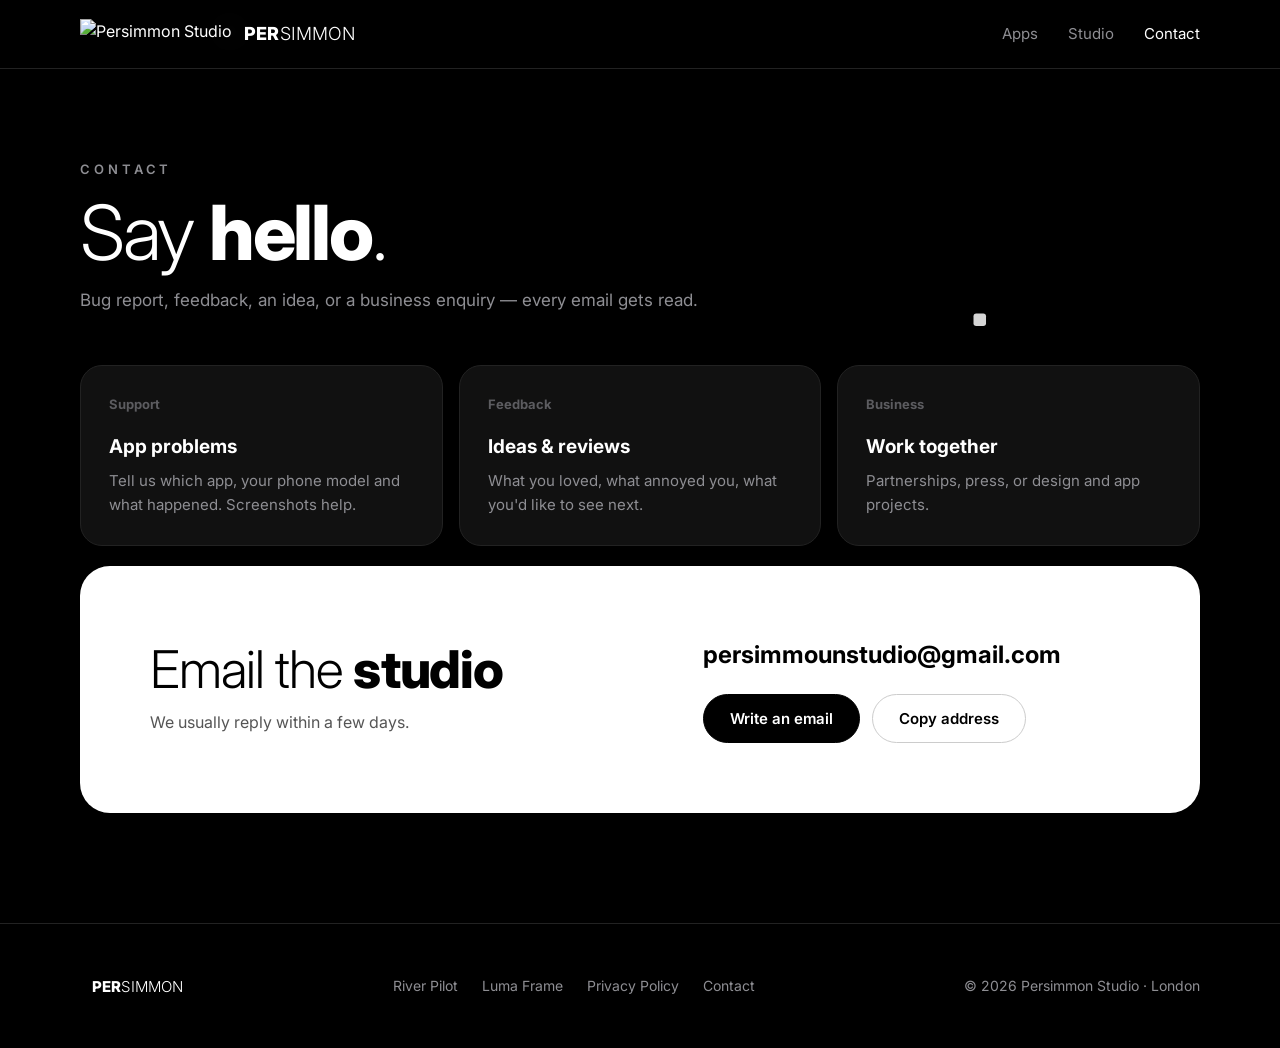
==== contact.html @ 0d6e6540 "Add files via upload" ====
<!DOCTYPE html>
<html lang="en">
<head>
  <meta charset="UTF-8">
  <meta name="viewport" content="width=device-width, initial-scale=1.0">
  <title>Contact — Persimmon Studio</title>
  <meta name="description" content="Get in touch with Persimmon Studio for support, feedback or business enquiries.">
  <link rel="icon" href="assets/favicon.png">
  <link rel="preconnect" href="https://fonts.googleapis.com">
  <link rel="preconnect" href="https://fonts.gstatic.com" crossorigin>
  <link href="https://fonts.googleapis.com/css2?family=Inter:wght@200;300;400;500;600;700;800;900&family=JetBrains+Mono:wght@400;500&display=swap" rel="stylesheet">
  <link rel="stylesheet" href="style.css">
  <link rel="stylesheet" href="motion.css">
</head>
<body>
<canvas id="pixels" aria-hidden="true"></canvas>

<header class="site-header">
  <div class="wrap nav">
    <a class="brand" href="index.html"><img src="assets/mark-white.png" alt="Persimmon Studio"><span class="wordmark"><b>PER</b>SIMMON</span></a>
    <ul class="nav-links">
      <li><a href="index.html#apps">Apps</a></li>
      <li><a href="index.html#studio">Studio</a></li>
      <li><a href="contact.html" aria-current="page">Contact</a></li>
    </ul>
  </div>
</header>

<main class="wrap">
  <div class="page-head">
    <div class="kicker">Contact</div>
    <h1>Say <b>hello</b>.</h1>
    <p>Bug report, feedback, an idea, or a business enquiry — every email gets read.</p>
  </div>

  <div class="topics">
    <div class="feature reveal"><div class="num">Support</div><h3>App problems</h3><p>Tell us which app, your phone model and what happened. Screenshots help.</p></div>
    <div class="feature reveal"><div class="num">Feedback</div><h3>Ideas &amp; reviews</h3><p>What you loved, what annoyed you, what you'd like to see next.</p></div>
    <div class="feature reveal"><div class="num">Business</div><h3>Work together</h3><p>Partnerships, press, or design and app projects.</p></div>
  </div>

  <div class="contact-box reveal">
    <div>
      <h2>Email the <b>studio</b></h2>
      <p>We usually reply within a few days.</p>
    </div>
    <div>
      <a class="email-line" href="mailto:persimmounstudio@gmail.com">persimmounstudio@gmail.com</a>
      <div class="contact-actions">
        <a class="btn btn-white" href="mailto:persimmounstudio@gmail.com?subject=Hello%20Persimmon%20Studio">Write an email</a>
        <button class="btn btn-line" type="button" id="copy">Copy address</button>
      </div>
    </div>
  </div>
</main>

<footer class="site-footer">
  <div class="wrap foot">
    <a class="brand" href="index.html"><img src="assets/mark-white.png" alt=""><span class="wordmark"><b>PER</b>SIMMON</span></a>
    <nav>
      <a href="river-pilot.html">River Pilot</a>
      <a href="luma-frame.html">Luma Frame</a>
      <a href="privacy.html">Privacy Policy</a>
      <a href="contact.html">Contact</a>
    </nav>
    <span>© 2026 Persimmon Studio · London</span>
  </div>
</footer>

<script>
  document.getElementById('copy').addEventListener('click', function () {
    var btn = this;
    navigator.clipboard.writeText('persimmounstudio@gmail.com').then(function () {
      btn.textContent = 'Copied ✓';
      setTimeout(function () { btn.textContent = 'Copy address'; }, 1800);
    });
  });
</script>
<script src="main.js"></script>
</body>
</html>
---- style.css ----
/* Persimmon Studio — dark monochrome, built from the logo:
   white on black, bold "PER" + thin "SIMMON", spaced grey "STUDIO",
   and the little square pixels breaking off the fruit. */
:root {
  --bg: #000000;
  --bg-2: #0b0b0b;
  --card: #111111;
  --line: #222222;
  --white: #ffffff;
  --grey: #8e8e93;
  --grey-2: #5c5c60;
  --radius: 22px;
  --max: 1120px;
  --font: "Inter", system-ui, -apple-system, sans-serif;
}

* { box-sizing: border-box; margin: 0; padding: 0; }
html { scroll-behavior: smooth; }
body {
  font-family: var(--font);
  background: var(--bg);
  color: var(--white);
  line-height: 1.6;
  -webkit-font-smoothing: antialiased;
}
img { max-width: 100%; display: block; }
a { color: inherit; }
.wrap { width: min(var(--max), 100% - 48px); margin-inline: auto; }

/* ---------- Wordmark (same as the logo) ---------- */
.wordmark { font-weight: 300; letter-spacing: 0.01em; line-height: 1; }
.wordmark b { font-weight: 800; }
.studio-label { display: block; color: var(--grey); font-weight: 500; letter-spacing: 0.55em; font-size: 0.24em; margin-top: 0.5em; padding-left: 0.55em; }

/* ---------- Header ---------- */
.site-header {
  position: sticky; top: 0; z-index: 20;
  background: rgba(0, 0, 0, 0.72);
  backdrop-filter: saturate(140%) blur(14px);
  -webkit-backdrop-filter: saturate(140%) blur(14px);
  border-bottom: 1px solid var(--line);
}
.nav { display: flex; align-items: center; justify-content: space-between; height: 68px; }
.brand { display: flex; align-items: center; gap: 12px; text-decoration: none; }
.brand img { height: 30px; width: auto; }
.brand .wordmark { font-size: 18px; }
.nav-links { display: flex; gap: 30px; list-style: none; }
.nav-links a { text-decoration: none; font-size: 15px; color: var(--grey); transition: color .2s; }
.nav-links a:hover, .nav-links a[aria-current="page"] { color: var(--white); }

/* ---------- Buttons ---------- */
.btn {
  display: inline-flex; align-items: center; justify-content: center; gap: 10px;
  padding: 14px 26px; border-radius: 999px; font: 600 15px var(--font);
  text-decoration: none; border: 1px solid var(--white); cursor: pointer;
  transition: transform .15s, background .2s, color .2s, border-color .2s;
}
.btn:hover { transform: translateY(-2px); }
.btn-white { background: var(--white); color: #000; }
.btn-line { background: transparent; color: var(--white); border-color: #3a3a3c; }
.btn-line:hover { border-color: var(--white); }
.btn[aria-disabled="true"] { background: #1c1c1e; color: var(--grey); border-color: #1c1c1e; pointer-events: none; }

/* ---------- Pixels (logo motif) ---------- */
.pixels { position: absolute; pointer-events: none; }
.pixels i { position: absolute; background: var(--white); border-radius: 22%; }

/* ---------- Home hero ---------- */
.hero { position: relative; padding: 110px 0 120px; text-align: center; overflow: hidden; }
.hero-mark { width: clamp(120px, 16vw, 180px); margin: 0 auto 44px; }
.hero h1 { font-size: clamp(54px, 10vw, 128px); }
.hero .lead { color: var(--grey); font-size: clamp(17px, 2vw, 20px); max-width: 46ch; margin: 34px auto 40px; }
.hero-actions { display: flex; gap: 12px; justify-content: center; flex-wrap: wrap; }

/* ---------- Sections ---------- */
section { padding: 100px 0; border-top: 1px solid var(--line); }
.kicker { color: var(--grey); font-size: 13px; font-weight: 600; letter-spacing: 0.3em; text-transform: uppercase; margin-bottom: 14px; }
.section-title { font-size: clamp(32px, 4.5vw, 52px); font-weight: 300; letter-spacing: -0.02em; line-height: 1.05; margin-bottom: 50px; }
.section-title b { font-weight: 800; }

/* ---------- App icon ---------- */
.app-icon { width: 96px; height: 96px; border-radius: 22.5%; flex-shrink: 0; overflow: hidden; box-shadow: 0 0 0 1px #2a2a2a; }
.app-icon svg { width: 100%; height: 100%; display: block; }
.app-icon.lg { width: 140px; height: 140px; }

/* ---------- App list (home) ---------- */
.apps { display: grid; grid-template-columns: repeat(auto-fit, minmax(320px, 1fr)); gap: 20px; }
.app-card {
  background: var(--card); border: 1px solid var(--line); border-radius: var(--radius);
  padding: 30px; text-decoration: none; display: flex; flex-direction: column; gap: 26px;
  transition: border-color .2s, transform .2s;
}
.app-card:hover { border-color: #3a3a3c; transform: translateY(-4px); }
.app-top { display: flex; gap: 22px; align-items: center; }
.app-top h3 { font-size: 26px; font-weight: 800; letter-spacing: -0.01em; line-height: 1.15; }
.app-top .type { color: var(--grey); font-size: 15px; }
.app-card p { color: var(--grey); font-size: 15.5px; }
.app-foot { display: flex; justify-content: space-between; align-items: center; margin-top: auto; }
.status { font-size: 12px; font-weight: 600; letter-spacing: .1em; text-transform: uppercase; color: var(--grey); display: inline-flex; align-items: center; gap: 8px; }
.status::before { content: ""; width: 7px; height: 7px; border-radius: 2px; background: var(--white); }
.arrow { font-size: 15px; font-weight: 600; }

/* ---------- About ---------- */
.about { display: grid; grid-template-columns: 1fr 1.2fr; gap: 60px; align-items: start; }
.about p { color: var(--grey); font-size: 18px; margin-bottom: 18px; }
.about p strong { color: var(--white); font-weight: 600; }
.values { display: grid; gap: 0; }
.value { padding: 22px 0; border-bottom: 1px solid var(--line); display: grid; grid-template-columns: 50px 1fr; }
.value:first-child { border-top: 1px solid var(--line); }
.value span { color: var(--grey-2); font-weight: 600; font-size: 14px; padding-top: 3px; }
.value h3 { font-size: 18px; font-weight: 700; margin-bottom: 2px; }
.value p { color: var(--grey); font-size: 15px; margin: 0; }

/* ---------- App page ---------- */
.app-hero { padding: 90px 0 70px; display: grid; grid-template-columns: 1.15fr 1fr; gap: 70px; align-items: center; }
.app-hero h1 { font-size: clamp(50px, 7vw, 86px); font-weight: 800; letter-spacing: -0.035em; line-height: 1; margin: 30px 0 18px; }
.app-hero .lead { color: var(--grey); font-size: 19px; margin-bottom: 34px; max-width: 46ch; }
.phone {
  justify-self: center; width: 100%; max-width: 330px; aspect-ratio: 9 / 19;
  border-radius: 46px; border: 10px solid #1c1c1e; background: #000; overflow: hidden;
  box-shadow: 0 0 0 1px #2c2c2e, 0 40px 80px -30px rgba(255,255,255,.12);
}
.phone svg, .phone img { width: 100%; height: 100%; object-fit: cover; display: block; }
.meta { display: grid; grid-template-columns: repeat(4, 1fr); border-top: 1px solid var(--line); }
.meta div { padding: 26px 0; }
.meta dt { font-size: 12px; text-transform: uppercase; letter-spacing: .18em; color: var(--grey); margin-bottom: 4px; }
.meta dd { font-weight: 700; font-size: 17px; }
.features { display: grid; grid-template-columns: repeat(auto-fit, minmax(240px, 1fr)); gap: 16px; }
.feature { background: var(--card); border: 1px solid var(--line); border-radius: var(--radius); padding: 28px; }
.feature .num { color: var(--grey-2); font-weight: 700; font-size: 13px; margin-bottom: 18px; }
.feature h3 { font-size: 19px; font-weight: 700; margin-bottom: 6px; }
.feature p { color: var(--grey); font-size: 15px; }

/* ---------- Text pages ---------- */
.page-head { padding: 90px 0 50px; }
.page-head h1 { font-size: clamp(42px, 6.5vw, 76px); font-weight: 300; letter-spacing: -0.03em; line-height: 1.02; }
.page-head h1 b { font-weight: 800; }
.page-head p { color: var(--grey); margin-top: 16px; font-size: 17px; }
.prose { max-width: 720px; padding-bottom: 110px; }
.prose h2 { font-size: 22px; font-weight: 700; margin: 50px 0 12px; }
.prose p, .prose li { color: #c7c7cc; margin-bottom: 12px; }
.prose ul { padding-left: 22px; margin-bottom: 12px; }
.prose a { color: var(--white); text-underline-offset: 3px; }
.prose code { background: #1c1c1e; padding: 2px 7px; border-radius: 6px; font-size: .9em; }
.prose .note { background: var(--card); border: 1px solid var(--line); border-radius: 16px; padding: 20px 24px; }
.prose .note p { color: var(--white); margin: 0; }

/* ---------- Contact ---------- */
.topics { display: grid; grid-template-columns: repeat(auto-fit, minmax(230px, 1fr)); gap: 16px; margin-bottom: 20px; }
.contact-box {
  position: relative; overflow: hidden;
  background: var(--white); color: #000; border-radius: 30px;
  padding: clamp(36px, 6vw, 70px); margin-bottom: 110px;
  display: grid; grid-template-columns: 1.2fr 1fr; gap: 40px; align-items: center;
}
.contact-box h2 { font-size: clamp(32px, 4.5vw, 52px); font-weight: 300; letter-spacing: -0.02em; line-height: 1.05; }
.contact-box h2 b { font-weight: 800; }
.contact-box p { color: #555; margin-top: 12px; }
.email-line { font-size: clamp(18px, 2.2vw, 24px); font-weight: 700; word-break: break-all; display: block; margin-bottom: 20px; text-decoration: none; }
.contact-box .btn-white { background: #000; color: #fff; border-color: #000; }
.contact-box .btn-line { color: #000; border-color: #ccc; }
.contact-box .btn-line:hover { border-color: #000; }
.contact-actions { display: flex; gap: 12px; flex-wrap: wrap; }

/* ---------- Footer ---------- */
.site-footer { border-top: 1px solid var(--line); padding: 50px 0; font-size: 14px; color: var(--grey); }
.foot { display: flex; justify-content: space-between; gap: 24px; flex-wrap: wrap; align-items: center; }
.foot .brand img { height: 24px; }
.foot .brand .wordmark { font-size: 15px; color: var(--white); }
.foot nav { display: flex; gap: 24px; flex-wrap: wrap; }
.foot a { text-decoration: none; }
.foot nav a:hover { color: var(--white); }

/* ---------- Responsive ---------- */
@media (max-width: 860px) {
  .app-hero, .contact-box, .about { grid-template-columns: 1fr; }
  .app-hero { gap: 50px; }
  .meta { grid-template-columns: repeat(2, 1fr); }
}
@media (max-width: 560px) {
  .brand .wordmark { display: none; }
  .nav-links { gap: 20px; }
  .app-icon { width: 76px; height: 76px; }
  .app-card { padding: 24px; }
  .hero { padding: 80px 0 90px; }
}
---- motion.css ----
/* ===== Persimmon Studio — motion layer =====
   Extra styles for the animated version: big type, pixel trail,
   custom cursor, marquee, scroll reveals, outlined section numbers. */

:root { --mono: "JetBrains Mono", ui-monospace, monospace; }

/* ---------- Pixel canvas (cursor trail + ambient pixels) ---------- */
#pixels { position: fixed; inset: 0; width: 100%; height: 100%; pointer-events: none; z-index: 1; }
main, .site-footer { position: relative; z-index: 2; }

/* ---------- Custom cursor (desktop only) ---------- */
.cursor, .cursor-dot { position: fixed; top: 0; left: 0; pointer-events: none; z-index: 100; opacity: 0; }
.cursor {
  width: 38px; height: 38px; margin: -19px 0 0 -19px; border: 1px solid rgba(255,255,255,.55);
  border-radius: 10px; transition: width .25s, height .25s, margin .25s, border-radius .25s, background .25s, opacity .3s;
}
.cursor-dot { width: 6px; height: 6px; margin: -3px 0 0 -3px; background: #fff; border-radius: 1.5px; }
body.has-cursor .cursor, body.has-cursor .cursor-dot { opacity: 1; }
body.cursor-hover .cursor { width: 64px; height: 64px; margin: -32px 0 0 -32px; border-radius: 18px; background: rgba(255,255,255,.08); border-color: #fff; }
@media (hover: hover) and (pointer: fine) { body.has-cursor, body.has-cursor a, body.has-cursor button { cursor: none; } }

/* ---------- Mono labels ---------- */
.mono { font-family: var(--mono); font-size: 13px; color: var(--grey); letter-spacing: .04em; }
.mono .sq { display: inline-block; width: 8px; height: 8px; background: #fff; border-radius: 2px; margin-right: 10px; vertical-align: 1px; }

/* ---------- Hero ---------- */
.hero-x { position: relative; padding: 70px 0 90px; min-height: calc(100vh - 68px); display: flex; align-items: center; overflow: hidden; }
.hero-grid { display: grid; grid-template-columns: 1.5fr 1fr; gap: 40px; align-items: center; }
.hero-x > .wrap { width: min(var(--max), 100% - 48px); margin-inline: auto; }
.mega {
  font-weight: 900; text-transform: uppercase; letter-spacing: -0.045em; line-height: .9;
  font-size: clamp(48px, 7.4vw, 108px); margin: 26px 0 34px;
}
.mega .line { display: block; overflow: hidden; }
.mega .line > span { display: inline-block; transform: translateY(105%); animation: rise .9s cubic-bezier(.2,.8,.2,1) forwards; }
.mega .line:nth-child(2) > span { animation-delay: .12s; }
.mega .line:nth-child(3) > span { animation-delay: .24s; }
.mega .outline > span { color: transparent; -webkit-text-stroke: 1.5px #fff; }
.mega .thin { font-weight: 200; }
@keyframes rise { to { transform: translateY(0); } }

.hero-x .lead { color: var(--grey); font-size: 18px; max-width: 44ch; margin-bottom: 36px; }
.hero-x .hero-actions { justify-content: flex-start; }

/* The logo mark with pixels breaking away */
.mark-stage { position: relative; justify-self: center; width: min(340px, 80%); aspect-ratio: 1; }
.mark-stage img { position: absolute; inset: 8%; width: 84%; animation: float 6s ease-in-out infinite; }
.mark-stage .px { position: absolute; background: #fff; border-radius: 22%; opacity: 0; animation: drift 3.6s linear infinite; }
@keyframes float { 0%,100% { transform: translateY(0); } 50% { transform: translateY(-12px); } }
@keyframes drift {
  0%   { opacity: 0; transform: translate(0,0) scale(1); }
  15%  { opacity: 1; }
  100% { opacity: 0; transform: translate(var(--dx), var(--dy)) scale(.4); }
}
.mark-ring { position: absolute; inset: -6%; border: 1px dashed #2c2c2e; border-radius: 50%; animation: spin 40s linear infinite; }
@keyframes spin { to { transform: rotate(360deg); } }

.scroll-hint { position: absolute; left: 0; right: 0; bottom: 26px; }
.scroll-hint .bar { display: inline-block; width: 1px; height: 26px; background: #fff; margin-left: 10px; vertical-align: middle; animation: blink 1.4s steps(2) infinite; }
@keyframes blink { 50% { opacity: 0; } }

/* ---------- Marquee ---------- */
.marquee { border-top: 1px solid var(--line); border-bottom: 1px solid var(--line); overflow: hidden; padding: 22px 0; position: relative; z-index: 2; background: #000; }
.marquee-track { display: flex; width: max-content; animation: marquee 28s linear infinite; }
.marquee span { font-weight: 900; font-size: clamp(26px, 4vw, 46px); text-transform: uppercase; letter-spacing: -0.03em; padding-right: 40px; white-space: nowrap; display: flex; align-items: center; gap: 40px; }
.marquee span.o { color: transparent; -webkit-text-stroke: 1px #fff; }
.marquee i { width: 14px; height: 14px; background: #fff; border-radius: 3px; display: inline-block; }
.marquee:hover .marquee-track { animation-play-state: paused; }
@keyframes marquee { to { transform: translateX(-50%); } }

/* ---------- Section heads with big outlined numbers ---------- */
.shead { position: relative; margin-bottom: 56px; }
.shead .big-num {
  position: absolute; right: 0; top: -40px; font-weight: 900; font-size: clamp(90px, 14vw, 190px);
  line-height: 1; color: transparent; -webkit-text-stroke: 1px #2c2c2e; letter-spacing: -0.05em; pointer-events: none;
}
.shead h2 { font-weight: 900; text-transform: uppercase; letter-spacing: -0.04em; line-height: .95; font-size: clamp(38px, 6vw, 76px); position: relative; }
.shead h2 .thin { font-weight: 200; }
.shead .mono { margin-top: 18px; display: block; position: relative; }

/* ---------- App cards: spotlight hover ---------- */
.app-card { position: relative; overflow: hidden; }
.app-card::before {
  content: ""; position: absolute; inset: 0; pointer-events: none; opacity: 0; transition: opacity .3s;
  background: radial-gradient(420px circle at var(--mx, 50%) var(--my, 50%), rgba(255,255,255,.09), transparent 60%);
}
.app-card:hover::before { opacity: 1; }
.app-card .app-icon { transition: transform .4s cubic-bezier(.2,.8,.2,1); }
.app-card:hover .app-icon { transform: scale(1.08) rotate(-4deg); }
.app-card .arrow { transition: transform .3s; }
.app-card:hover .arrow { transform: translateX(6px); }
.case-no { font-family: var(--mono); font-size: 12px; color: var(--grey); display: flex; justify-content: space-between; }

/* ---------- Big statement ---------- */
.statement { font-weight: 300; font-size: clamp(28px, 4.2vw, 54px); line-height: 1.12; letter-spacing: -0.025em; max-width: 22ch; }
.statement b { font-weight: 900; }
.statement .w { opacity: .15; transition: opacity .4s; }
.statement .w.on { opacity: 1; }

/* ---------- Process ---------- */
.steps { display: grid; grid-template-columns: repeat(4, 1fr); gap: 0; border-top: 1px solid var(--line); }
.step { padding: 30px 24px 10px 0; border-right: 1px solid var(--line); }
.step + .step { padding-left: 24px; }
.step:last-child { border-right: 0; }
.step .mono { display: block; margin-bottom: 40px; }
.step h3 { font-size: 22px; font-weight: 800; margin-bottom: 8px; }
.step p { color: var(--grey); font-size: 15px; }

/* ---------- CTA ---------- */
.cta { text-align: center; padding: 130px 0; }
.cta h2 { font-weight: 900; text-transform: uppercase; letter-spacing: -0.045em; line-height: .9; font-size: clamp(48px, 9vw, 130px); margin: 20px 0 44px; }
.cta h2 .outline { color: transparent; -webkit-text-stroke: 1.5px #fff; }

/* ---------- Scroll reveal ---------- */
.reveal { opacity: 0; transform: translateY(40px); transition: opacity .9s cubic-bezier(.2,.8,.2,1), transform .9s cubic-bezier(.2,.8,.2,1); }
.reveal.in { opacity: 1; transform: none; }
.reveal.d1 { transition-delay: .1s; } .reveal.d2 { transition-delay: .2s; } .reveal.d3 { transition-delay: .3s; }

/* ---------- Header shrink on scroll ---------- */
.site-header { transition: background .3s; }
body.scrolled .site-header { background: rgba(0,0,0,.9); }

/* ---------- Responsive ---------- */
@media (max-width: 860px) {
  .hero-grid { grid-template-columns: 1fr; }
  .mark-stage { order: -1; width: 200px; }
  .hero-x { min-height: auto; padding-top: 50px; }
  .steps { grid-template-columns: 1fr 1fr; }
  .step:nth-child(2) { border-right: 0; }
  .step:nth-child(3) { padding-left: 0; }
  .scroll-hint { display: none; }
}
@media (max-width: 560px) {
  .steps { grid-template-columns: 1fr; }
  .step, .step + .step { border-right: 0; padding-left: 0; border-bottom: 1px solid var(--line); padding-bottom: 24px; }
  .step .mono { margin-bottom: 14px; }
}

/* ---------- Respect reduced motion ---------- */
@media (prefers-reduced-motion: reduce) {
  *, *::before, *::after { animation: none !important; transition: none !important; }
  .mega .line > span { transform: none; }
  .reveal { opacity: 1; transform: none; }
  .statement .w { opacity: 1; }
}
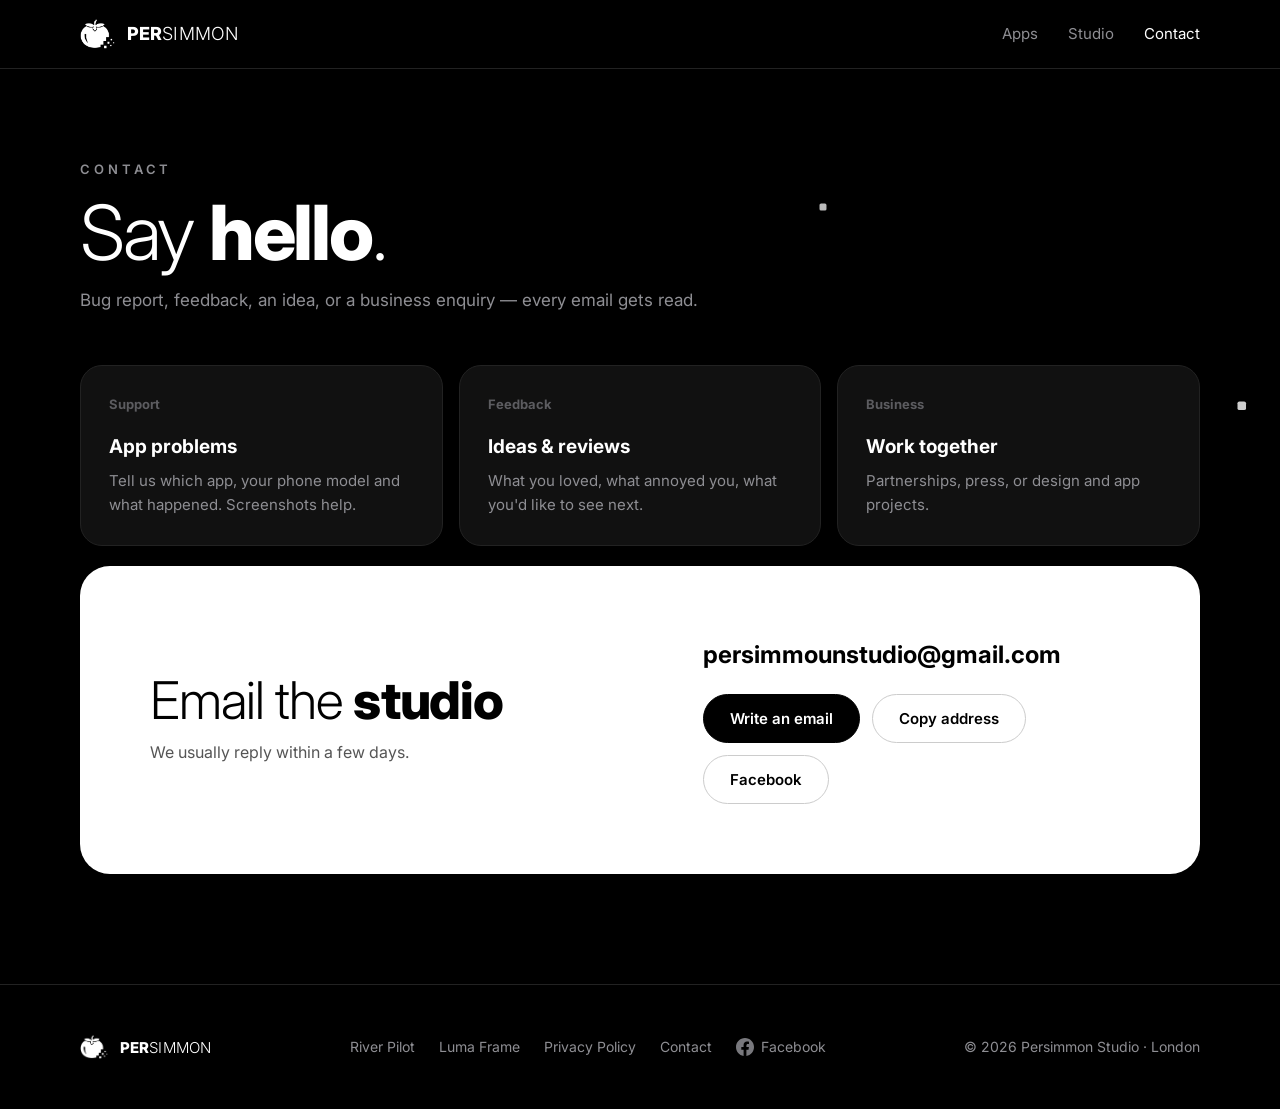
==== commit fd6c368b: "Add files via upload" ====
--- a/contact.html
+++ b/contact.html
@@ -49,6 +49,7 @@
       <div class="contact-actions">
         <a class="btn btn-white" href="mailto:persimmounstudio@gmail.com?subject=Hello%20Persimmon%20Studio">Write an email</a>
         <button class="btn btn-line" type="button" id="copy">Copy address</button>
+        <a class="btn btn-line" href="https://www.facebook.com/persimmonstudiouk/" target="_blank" rel="noopener">Facebook</a>
       </div>
     </div>
   </div>
@@ -62,6 +63,7 @@
       <a href="luma-frame.html">Luma Frame</a>
       <a href="privacy.html">Privacy Policy</a>
       <a href="contact.html">Contact</a>
+      <a class="social" href="https://www.facebook.com/persimmonstudiouk/" target="_blank" rel="noopener" aria-label="Persimmon Studio on Facebook"><svg viewBox="0 0 24 24" width="18" height="18" fill="currentColor" aria-hidden="true"><path d="M24 12.07C24 5.41 18.63 0 12 0S0 5.4 0 12.07C0 18.1 4.39 23.1 10.13 24v-8.44H7.08v-3.49h3.04V9.41c0-3.02 1.8-4.7 4.54-4.7 1.31 0 2.68.24 2.68.24v2.97h-1.5c-1.5 0-1.96.93-1.96 1.89v2.26h3.32l-.53 3.5h-2.8V24C19.62 23.1 24 18.1 24 12.07"/></svg>Facebook</a>
     </nav>
     <span>© 2026 Persimmon Studio · London</span>
   </div>
--- a/style.css
+++ b/style.css
@@ -184,3 +184,6 @@
   .app-card { padding: 24px; }
   .hero { padding: 80px 0 90px; }
 }
+
+.foot nav a.social { display: inline-flex; align-items: center; gap: 7px; }
+.foot nav a.social svg { opacity: .85; }
--- a/motion.css
+++ b/motion.css
@@ -29,7 +29,7 @@
 .hero-x > .wrap { width: min(var(--max), 100% - 48px); margin-inline: auto; }
 .mega {
   font-weight: 900; text-transform: uppercase; letter-spacing: -0.045em; line-height: .9;
-  font-size: clamp(48px, 7.4vw, 108px); margin: 26px 0 34px;
+  font-size: clamp(40px, 5.6vw, 80px); margin: 22px 0 26px;
 }
 .mega .line { display: block; overflow: hidden; }
 .mega .line > span { display: inline-block; transform: translateY(105%); animation: rise .9s cubic-bezier(.2,.8,.2,1) forwards; }
@@ -39,7 +39,7 @@
 .mega .thin { font-weight: 200; }
 @keyframes rise { to { transform: translateY(0); } }
 
-.hero-x .lead { color: var(--grey); font-size: 18px; max-width: 44ch; margin-bottom: 36px; }
+.hero-x .lead { color: var(--grey); font-size: 18px; max-width: 44ch; margin-bottom: 32px; }
 .hero-x .hero-actions { justify-content: flex-start; }
 
 /* The logo mark with pixels breaking away */
@@ -143,3 +143,16 @@
   .reveal { opacity: 1; transform: none; }
   .statement .w { opacity: 1; }
 }
+
+/* ---------- Apps shown right in the hero ---------- */
+.hero-apps { display: flex; gap: 12px; flex-wrap: wrap; margin-top: 40px; padding-top: 28px; border-top: 1px solid var(--line); }
+.hero-app {
+  display: flex; align-items: center; gap: 14px; text-decoration: none;
+  background: var(--card); border: 1px solid var(--line); border-radius: 18px; padding: 10px 20px 10px 10px;
+  transition: border-color .2s, transform .2s;
+}
+.hero-app:hover { border-color: #fff; transform: translateY(-3px); }
+.mini-icon { width: 52px; height: 52px; border-radius: 12px; overflow: hidden; box-shadow: 0 0 0 1px #2a2a2a; flex-shrink: 0; }
+.mini-icon svg { width: 100%; height: 100%; display: block; }
+.hero-app b { display: block; font-size: 16px; font-weight: 700; line-height: 1.2; }
+.hero-app small { color: var(--grey); font-size: 13px; }
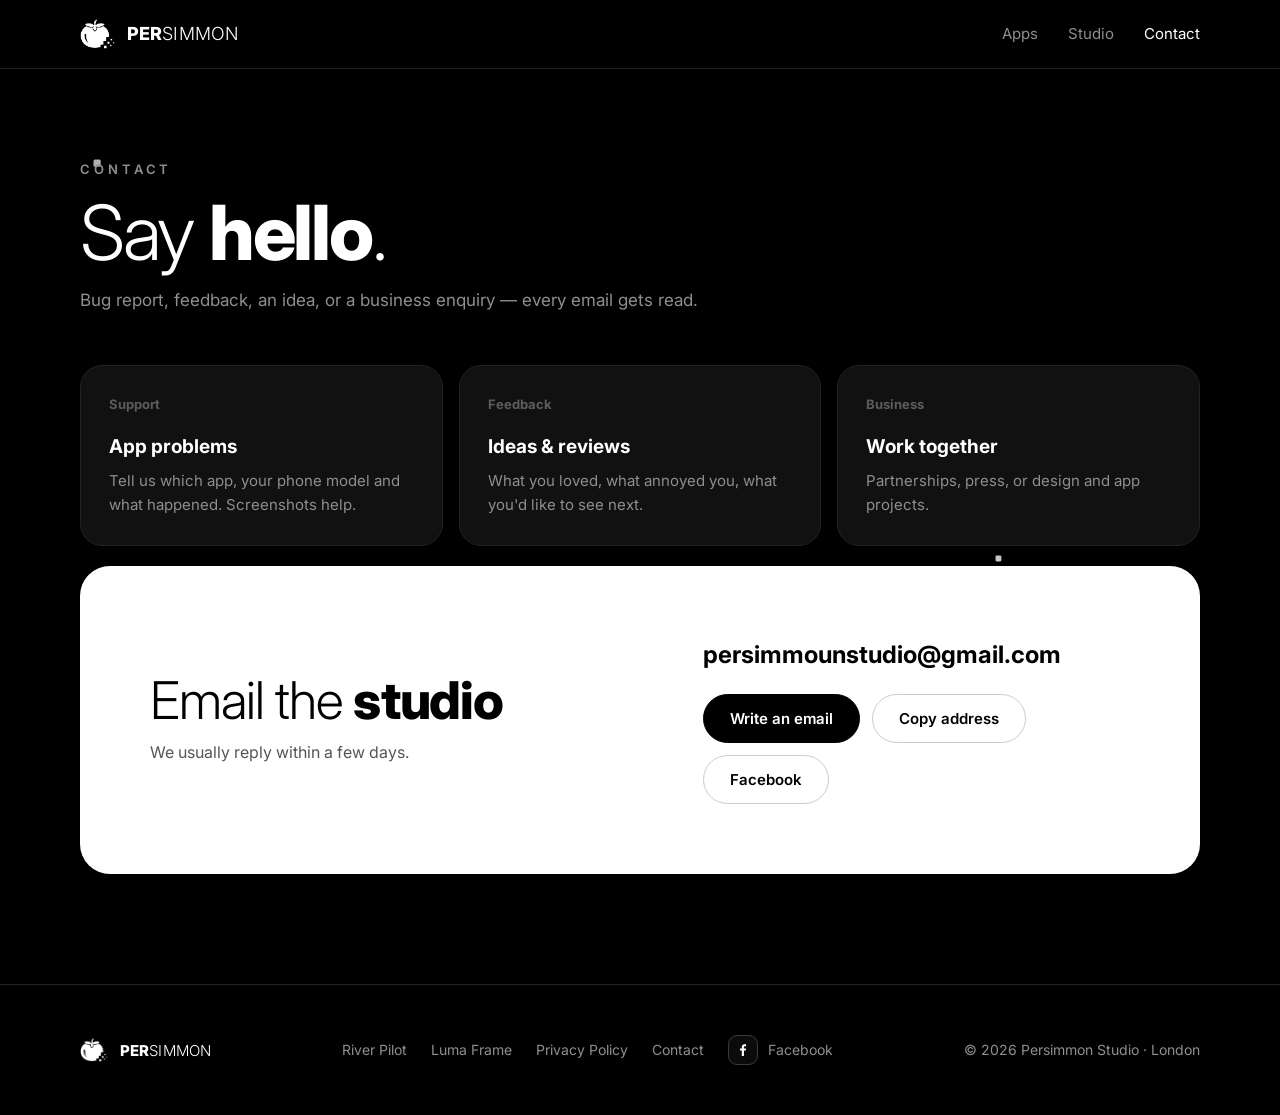
==== commit d9dd259f: "Add files via upload" ====
--- a/contact.html
+++ b/contact.html
@@ -63,7 +63,7 @@
       <a href="luma-frame.html">Luma Frame</a>
       <a href="privacy.html">Privacy Policy</a>
       <a href="contact.html">Contact</a>
-      <a class="social" href="https://www.facebook.com/persimmonstudiouk/" target="_blank" rel="noopener" aria-label="Persimmon Studio on Facebook"><svg viewBox="0 0 24 24" width="18" height="18" fill="currentColor" aria-hidden="true"><path d="M24 12.07C24 5.41 18.63 0 12 0S0 5.4 0 12.07C0 18.1 4.39 23.1 10.13 24v-8.44H7.08v-3.49h3.04V9.41c0-3.02 1.8-4.7 4.54-4.7 1.31 0 2.68.24 2.68.24v2.97h-1.5c-1.5 0-1.96.93-1.96 1.89v2.26h3.32l-.53 3.5h-2.8V24C19.62 23.1 24 18.1 24 12.07"/></svg>Facebook</a>
+      <a class="social" href="https://www.facebook.com/persimmonstudiouk/" target="_blank" rel="noopener" aria-label="Persimmon Studio on Facebook"><span class="social-icon"><svg viewBox="0 0 24 24" aria-hidden="true"><path d="M13.4 21v-8.1h2.7l.4-3.2h-3.1V7.7c0-.9.3-1.5 1.6-1.5h1.6V3.4c-.3 0-1.3-.1-2.4-.1-2.4 0-4 1.4-4 4.1v2.3H7.5v3.2h2.7V21h3.2z" fill="currentColor"/></svg></span>Facebook</a>
     </nav>
     <span>© 2026 Persimmon Studio · London</span>
   </div>
--- a/style.css
+++ b/style.css
@@ -167,7 +167,7 @@
 .foot { display: flex; justify-content: space-between; gap: 24px; flex-wrap: wrap; align-items: center; }
 .foot .brand img { height: 24px; }
 .foot .brand .wordmark { font-size: 15px; color: var(--white); }
-.foot nav { display: flex; gap: 24px; flex-wrap: wrap; }
+.foot nav { display: flex; gap: 24px; flex-wrap: wrap; align-items: center; }
 .foot a { text-decoration: none; }
 .foot nav a:hover { color: var(--white); }
 
@@ -185,5 +185,12 @@
   .hero { padding: 80px 0 90px; }
 }
 
-.foot nav a.social { display: inline-flex; align-items: center; gap: 7px; }
-.foot nav a.social svg { opacity: .85; }
+/* Facebook link — rounded-square icon, same family as the app icons */
+.foot nav a.social { display: inline-flex; align-items: center; gap: 10px; }
+.social-icon {
+  width: 30px; height: 30px; border-radius: 9px; display: grid; place-items: center;
+  border: 1.5px solid #3a3a3c; color: #fff; background: #0b0b0b;
+  transition: border-color .2s, box-shadow .2s, background .2s;
+}
+.social-icon svg { width: 16px; height: 16px; display: block; }
+.foot nav a.social:hover .social-icon { border-color: #fff; box-shadow: 0 0 12px rgba(255,255,255,.35); }
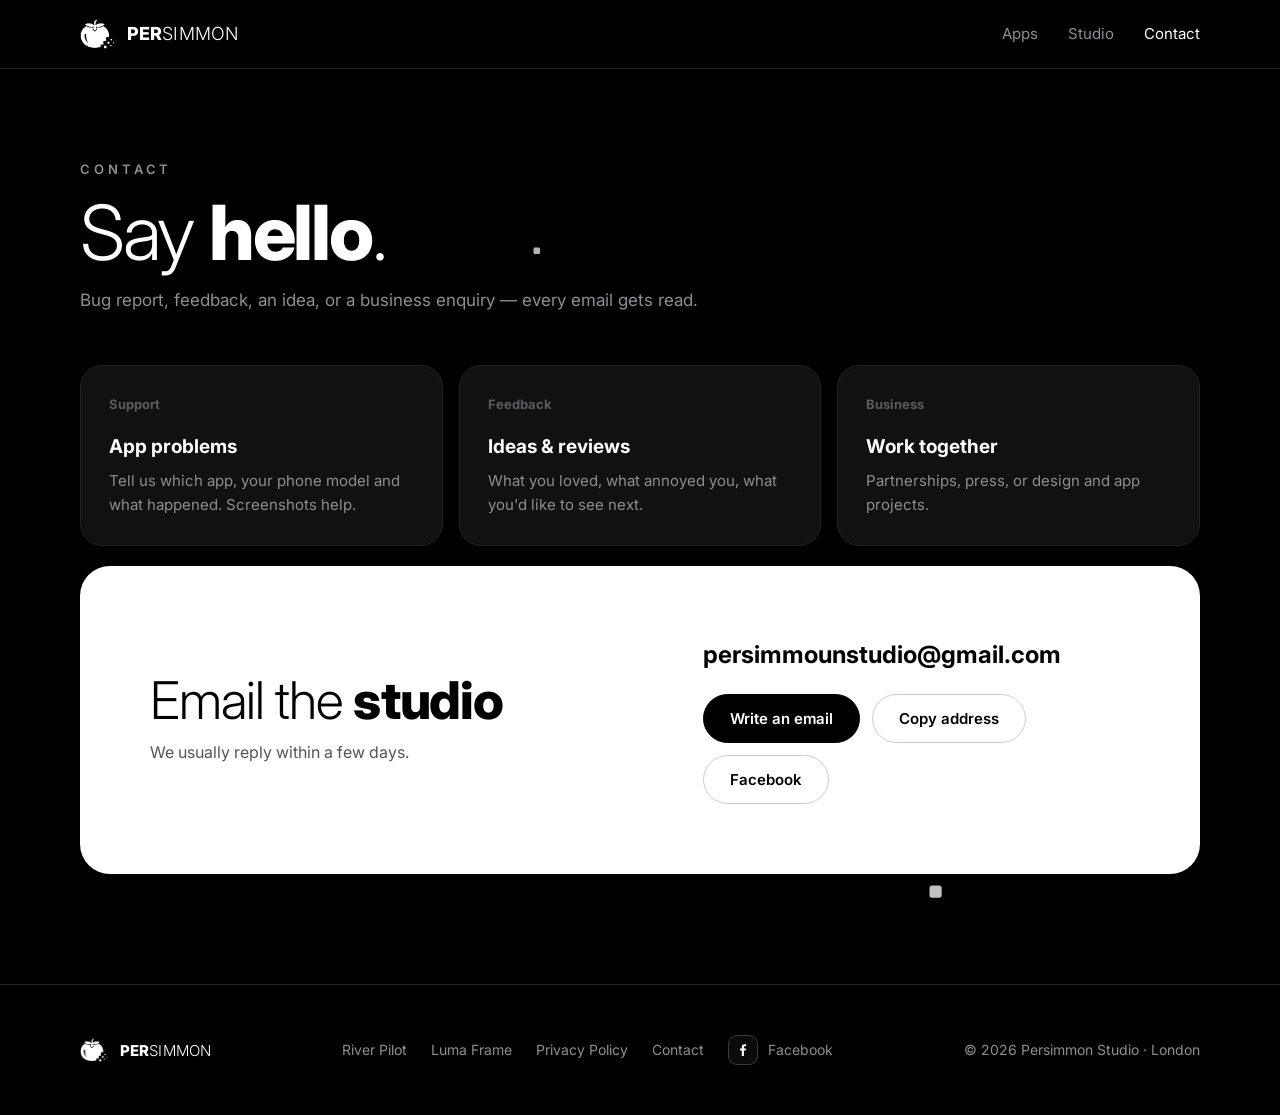
==== commit 32c406b3: "Add files via upload" ====
--- a/contact.html
+++ b/contact.html
@@ -9,8 +9,8 @@
   <link rel="preconnect" href="https://fonts.googleapis.com">
   <link rel="preconnect" href="https://fonts.gstatic.com" crossorigin>
   <link href="https://fonts.googleapis.com/css2?family=Inter:wght@200;300;400;500;600;700;800;900&family=JetBrains+Mono:wght@400;500&display=swap" rel="stylesheet">
-  <link rel="stylesheet" href="style.css">
-  <link rel="stylesheet" href="motion.css">
+  <link rel="stylesheet" href="style.css?v=4">
+  <link rel="stylesheet" href="motion.css?v=4">
 </head>
 <body>
 <canvas id="pixels" aria-hidden="true"></canvas>
@@ -63,7 +63,7 @@
       <a href="luma-frame.html">Luma Frame</a>
       <a href="privacy.html">Privacy Policy</a>
       <a href="contact.html">Contact</a>
-      <a class="social" href="https://www.facebook.com/persimmonstudiouk/" target="_blank" rel="noopener" aria-label="Persimmon Studio on Facebook"><span class="social-icon"><svg viewBox="0 0 24 24" aria-hidden="true"><path d="M13.4 21v-8.1h2.7l.4-3.2h-3.1V7.7c0-.9.3-1.5 1.6-1.5h1.6V3.4c-.3 0-1.3-.1-2.4-.1-2.4 0-4 1.4-4 4.1v2.3H7.5v3.2h2.7V21h3.2z" fill="currentColor"/></svg></span>Facebook</a>
+      <a class="social" href="https://www.facebook.com/persimmonstudiouk/" target="_blank" rel="noopener" aria-label="Persimmon Studio on Facebook"><span class="social-icon"><svg viewBox="0 0 24 24" width="16" height="16" aria-hidden="true"><path d="M13.4 21v-8.1h2.7l.4-3.2h-3.1V7.7c0-.9.3-1.5 1.6-1.5h1.6V3.4c-.3 0-1.3-.1-2.4-.1-2.4 0-4 1.4-4 4.1v2.3H7.5v3.2h2.7V21h3.2z" fill="currentColor"/></svg></span>Facebook</a>
     </nav>
     <span>© 2026 Persimmon Studio · London</span>
   </div>
@@ -78,6 +78,6 @@
     });
   });
 </script>
-<script src="main.js"></script>
+<script src="main.js?v=4"></script>
 </body>
 </html>
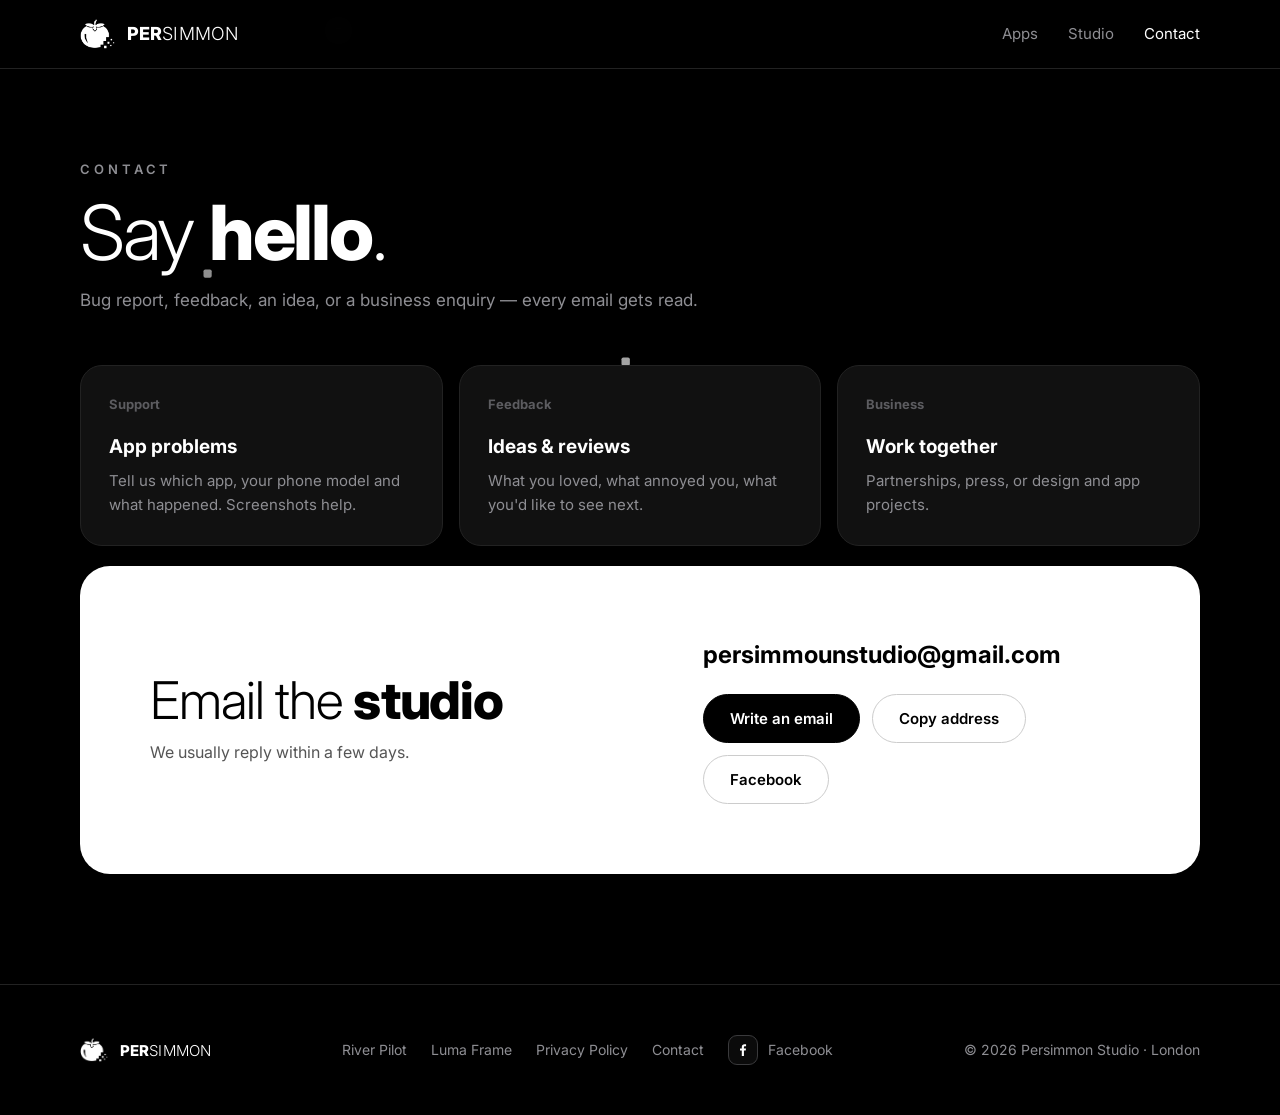
==== commit 684883dc: "Add files via upload" ====
--- a/contact.html
+++ b/contact.html
@@ -6,6 +6,19 @@
   <title>Contact — Persimmon Studio</title>
   <meta name="description" content="Get in touch with Persimmon Studio for support, feedback or business enquiries.">
   <link rel="icon" href="assets/favicon.png">
+  <!-- Link preview (Facebook, WhatsApp, X, LinkedIn) -->
+  <meta property="og:type" content="website">
+  <meta property="og:site_name" content="Persimmon Studio">
+  <meta property="og:title" content="Contact — Persimmon Studio">
+  <meta property="og:description" content="Support, feedback or business enquiries for Persimmon Studio.">
+  <meta property="og:url" content="https://persimmonstudio.co.uk/contact.html">
+  <meta property="og:image" content="https://persimmonstudio.co.uk/assets/og-image.jpg">
+  <meta property="og:image:width" content="1200">
+  <meta property="og:image:height" content="630">
+  <meta property="og:image:alt" content="Persimmon Studio — Designed to be played.">
+  <meta name="twitter:card" content="summary_large_image">
+  <link rel="canonical" href="https://persimmonstudio.co.uk/contact.html">
+  <!-- /Link preview -->
   <link rel="preconnect" href="https://fonts.googleapis.com">
   <link rel="preconnect" href="https://fonts.gstatic.com" crossorigin>
   <link href="https://fonts.googleapis.com/css2?family=Inter:wght@200;300;400;500;600;700;800;900&family=JetBrains+Mono:wght@400;500&display=swap" rel="stylesheet">
